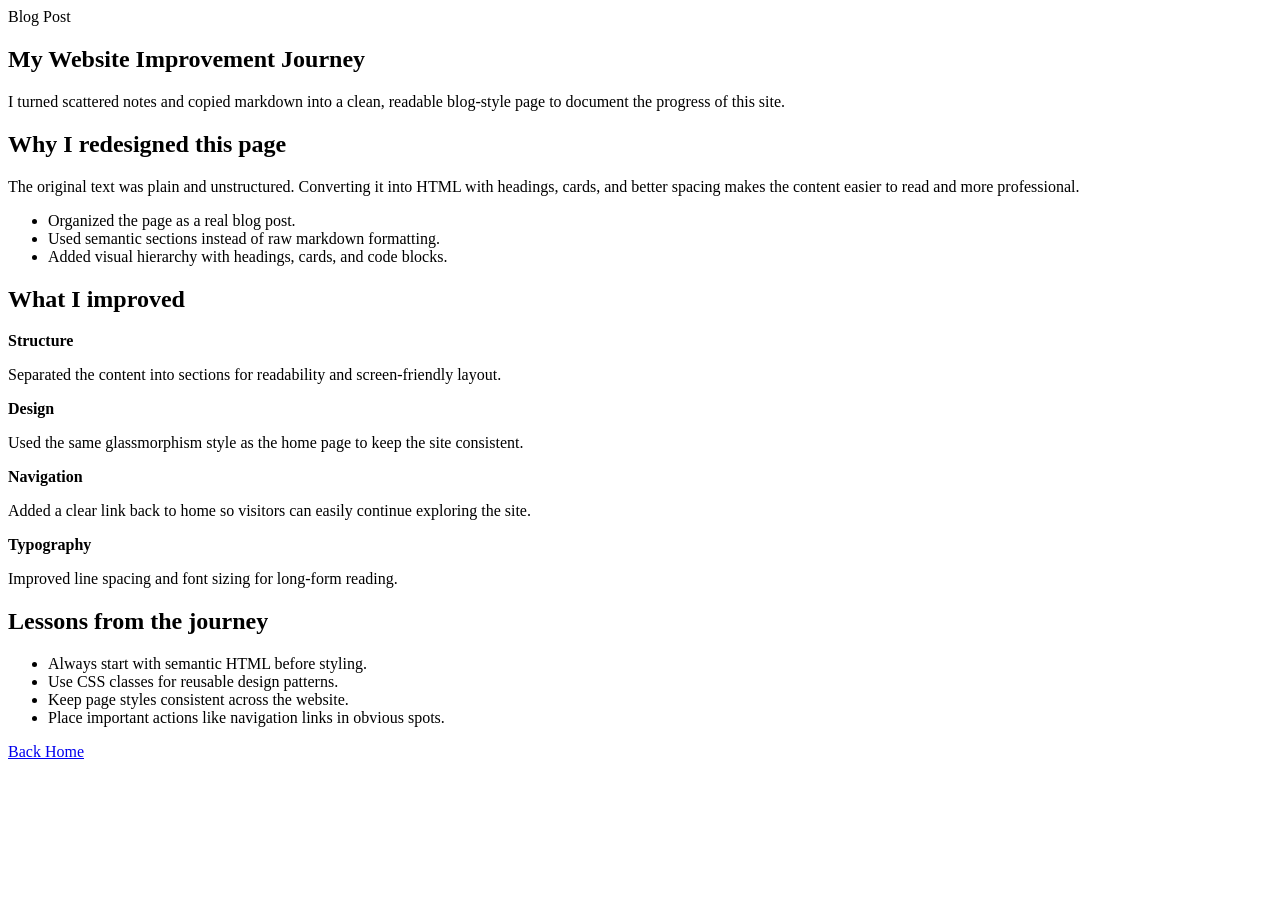
==== improvement.html @ 345e3014 "re-arranging" ====
<!DOCTYPE html>
<html lang="en">
<head>
    <meta charset="UTF-8">
    <meta name="viewport" content="width=device-width, initial-scale=1.0">
    <link rel="stylesheet" type="text/css" href="style.css">
    <title>Improvement Journey</title>
</head>
<body>
    <div class="page-container">
        <section class="blog-card">
            <header class="card-header">
                <span class="hero-badge">Blog Post</span>
                <h1>My Website Improvement Journey</h1>
                <p class="hero-subtitle">
                    I turned scattered notes and copied markdown into a clean, readable blog-style page to document the progress of this site.
                </p>
            </header>

            <article class="blog-section">
                <h2>Why I redesigned this page</h2>
                <p>
                    The original text was plain and unstructured. Converting it into HTML with headings, cards, and better spacing makes the content easier to read and more professional.
                </p>
                <ul class="summary-list">
                    <li>Organized the page as a real blog post.</li>
                    <li>Used semantic sections instead of raw markdown formatting.</li>
                    <li>Added visual hierarchy with headings, cards, and code blocks.</li>
                </ul>
            </article>

            <article class="blog-section">
                <h2>What I improved</h2>
                <div class="highlight-row">
                    <div class="blog-highlight">
                        <strong>Structure</strong>
                        <p>Separated the content into sections for readability and screen-friendly layout.</p>
                    </div>
                    <div class="blog-highlight">
                        <strong>Design</strong>
                        <p>Used the same glassmorphism style as the home page to keep the site consistent.</p>
                    </div>
                </div>
                <div class="highlight-row">
                    <div class="blog-highlight">
                        <strong>Navigation</strong>
                        <p>Added a clear link back to home so visitors can easily continue exploring the site.</p>
                    </div>
                    <div class="blog-highlight">
                        <strong>Typography</strong>
                        <p>Improved line spacing and font sizing for long-form reading.</p>
                    </div>
                </div>
            </article>

            <article class="blog-section">
                <h2>Lessons from the journey</h2>
                <ul class="summary-list">
                    <li>Always start with semantic HTML before styling.</li>
                    <li>Use CSS classes for reusable design patterns.</li>
                    <li>Keep page styles consistent across the website.</li>
                    <li>Place important actions like navigation links in obvious spots.</li>
                </ul>
            </article>

            <div class="page-footer">
                <a class="primary-btn" href="index.html">Back Home</a>
            </div>
        </section>
    </div>
</body>
</html>
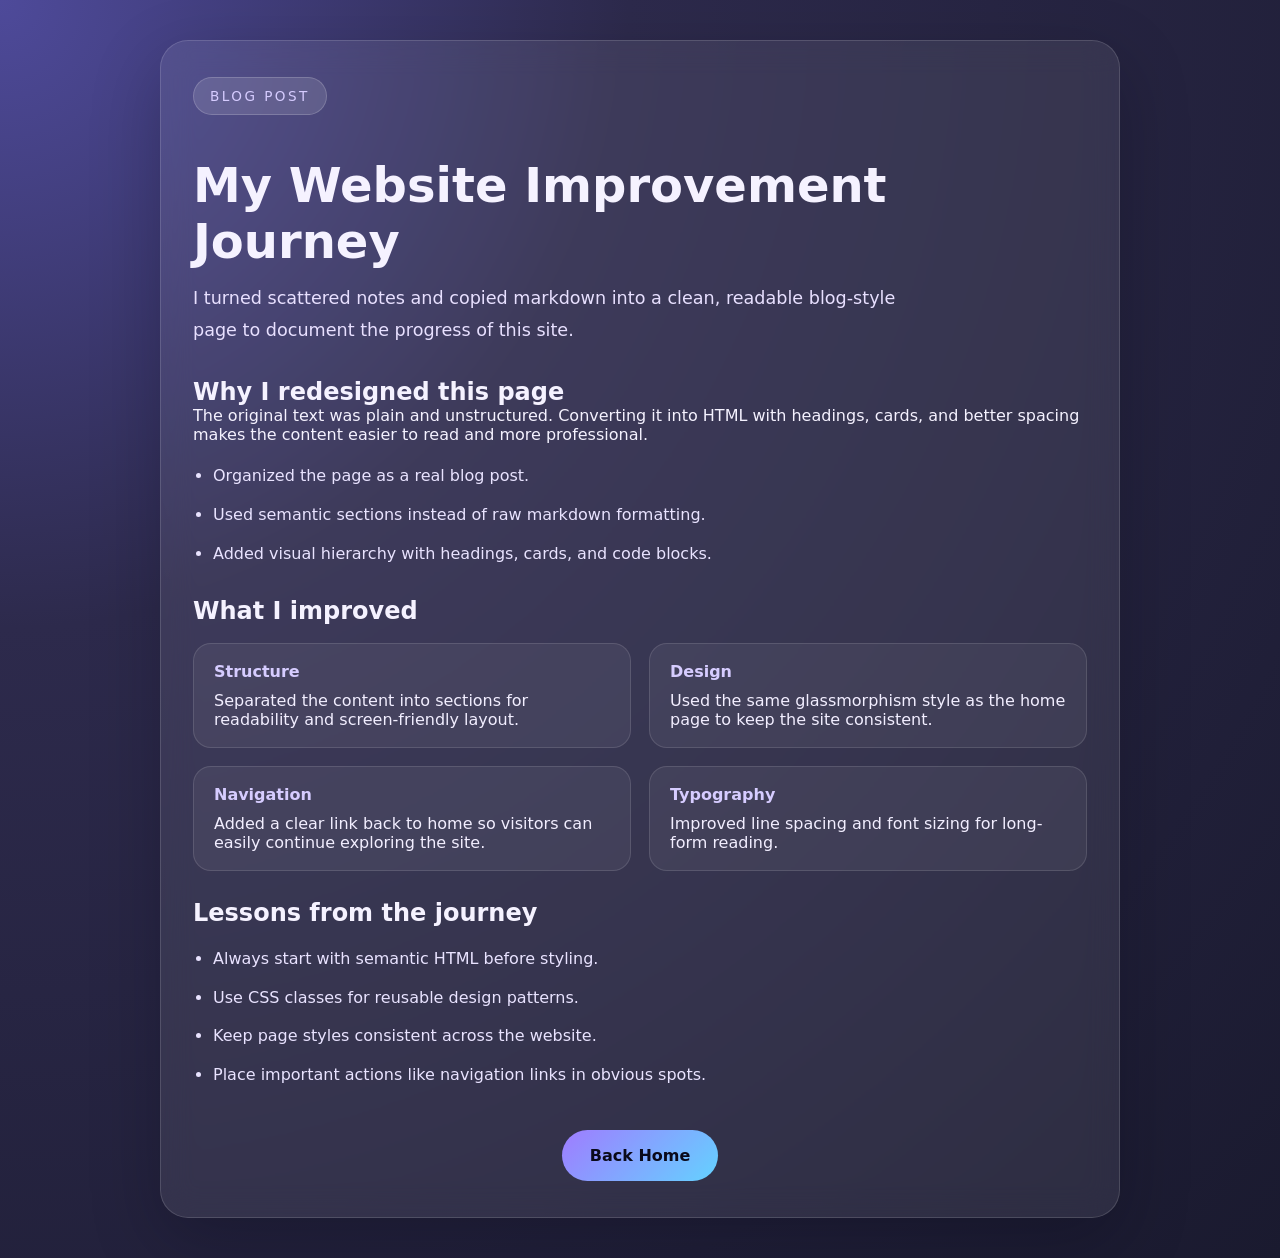
==== commit cfd2a14f: "styles dir modified" ====
--- a/improvement.html
+++ b/improvement.html
@@ -3,7 +3,7 @@
 <head>
     <meta charset="UTF-8">
     <meta name="viewport" content="width=device-width, initial-scale=1.0">
-    <link rel="stylesheet" type="text/css" href="style.css">
+    <link rel="stylesheet" type="text/css" href="./styles/style.css">
     <title>Improvement Journey</title>
 </head>
 <body>
--- a/styles/style.css
+++ b/styles/style.css
@@ -0,0 +1,350 @@
+body, h1, h2, h3, p, li, ul {
+    margin: 0;
+    padding: 0;
+}
+
+body {
+    min-height: 100vh;
+    font-family: 'Inter', system-ui, sans-serif;
+    background: radial-gradient(circle at top left, #4e4a9a 0%, #2d2a4c 35%, #1a1a2f 100%);
+    color: #f5f2ff;
+    display: flex;
+    align-items: center;
+    justify-content: center;
+    padding: 40px 20px;
+}
+
+.page-container {
+    width: min(100%, 960px);
+}
+
+.resume-card {
+    background: rgba(255, 255, 255, 0.08);
+    border: 1px solid rgba(255, 255, 255, 0.12);
+    box-shadow: 0 20px 80px rgba(5, 5, 15, 0.35);
+    border-radius: 28px;
+    padding: 42px 36px;
+    backdrop-filter: blur(18px);
+}
+
+.resume-header {
+    text-align: center;
+    margin-bottom: 32px;
+}
+
+.resume-header h1 {
+    font-size: clamp(2.6rem, 4vw, 3.6rem);
+    line-height: 1.05;
+    letter-spacing: -0.04em;
+    margin-bottom: 16px;
+}
+
+.personal-info {
+    display: flex;
+    justify-content: center;
+    gap: 24px;
+    flex-wrap: wrap;
+    margin-top: 16px;
+}
+
+.personal-info p {
+    margin: 0;
+    font-size: 1rem;
+    color: #e8e0ff;
+}
+
+.resume-section {
+    margin-bottom: 32px;
+}
+
+.resume-section h2 {
+    font-size: 1.5rem;
+    margin-bottom: 16px;
+    color: #dcd0ff;
+}
+
+.resume-section p {
+    line-height: 1.8;
+    color: #e8e0ff;
+}
+
+.skills-grid {
+    display: grid;
+    grid-template-columns: repeat(auto-fit, minmax(280px, 1fr));
+    gap: 20px;
+    margin-top: 18px;
+}
+
+.skill-item {
+    background: rgba(255, 255, 255, 0.06);
+    border: 1px solid rgba(255, 255, 255, 0.12);
+    border-radius: 18px;
+    padding: 20px;
+    transition: transform 0.25s ease, border-color 0.25s ease;
+}
+
+.skill-item:hover {
+    transform: translateY(-3px);
+    border-color: rgba(255, 255, 255, 0.28);
+}
+
+.skill-item h3 {
+    margin-bottom: 10px;
+    color: #d6ccff;
+    font-size: 1.1rem;
+}
+
+.skill-item p {
+    margin: 0;
+    color: #f2eeff;
+    line-height: 1.6;
+}
+
+.hero-badge {
+    display: inline-flex;
+    align-items: center;
+    justify-content: center;
+    font-size: 0.85rem;
+    letter-spacing: 0.18em;
+    text-transform: uppercase;
+    background: rgba(255, 255, 255, 0.12);
+    border: 1px solid rgba(255, 255, 255, 0.18);
+    border-radius: 999px;
+    padding: 10px 16px;
+    color: #d6ccff;
+    margin-bottom: 24px;
+}
+
+.hero-card h1 {
+    font-size: clamp(2.6rem, 4vw, 3.6rem);
+    line-height: 1.05;
+    letter-spacing: -0.04em;
+    margin-bottom: 16px;
+}
+
+.hero-subtitle {
+    max-width: 720px;
+    font-size: 1.1rem;
+    line-height: 1.8;
+    color: #e8e0ff;
+    margin-bottom: 32px;
+}
+
+.status-chip {
+    display: inline-block;
+    padding: 6px 12px;
+    border-radius: 999px;
+    background: rgba(255, 255, 255, 0.12);
+    border: 1px solid rgba(255, 255, 255, 0.18);
+    color: #fff;
+}
+
+.stats-panel {
+    margin-bottom: 32px;
+}
+
+.stats-panel h2 {
+    font-size: 1.15rem;
+    margin-bottom: 14px;
+    color: #dcd0ff;
+}
+
+.stat-list {
+    display: grid;
+    grid-template-columns: repeat(auto-fit, minmax(120px, 1fr));
+    gap: 12px;
+    list-style: none;
+}
+
+.stat-item {
+    background: rgba(255, 255, 255, 0.06);
+    border: 1px solid rgba(255, 255, 255, 0.12);
+    border-radius: 16px;
+    padding: 18px 14px;
+    text-align: center;
+    font-weight: 600;
+    color: #f5f2ff;
+    transition: transform 0.25s ease, border-color 0.25s ease;
+}
+
+.stat-item:hover {
+    transform: translateY(-3px);
+    border-color: rgba(255, 255, 255, 0.28);
+}
+
+.red-value {
+    color: #ff8686;
+}
+
+.primary-btn {
+    display: inline-flex;
+    align-items: center;
+    justify-content: center;
+    padding: 16px 28px;
+    border-radius: 999px;
+    background: linear-gradient(135deg, #9f7cff 0%, #64d2ff 100%);
+    color: #0a0a1a;
+    font-weight: 700;
+    text-decoration: none;
+    transition: transform 0.2s ease, box-shadow 0.2s ease;
+}
+
+.primary-btn:hover {
+    transform: translateY(-2px);
+    box-shadow: 0 18px 40px rgba(100, 210, 255, 0.22);
+}
+
+.hero-actions {
+    display: flex;
+    justify-content: center;
+    gap: 16px;
+    flex-wrap: wrap;
+    margin: 28px 0;
+}
+
+.hero-actions a.secondary-btn {
+    opacity: 0.96;
+    background: rgba(255, 255, 255, 0.14);
+    color: #f5f2ff;
+    border: 1px solid rgba(255, 255, 255, 0.16);
+}
+
+.hero-actions a.secondary-btn:hover {
+    background: rgba(255, 255, 255, 0.2);
+    box-shadow: 0 18px 40px rgba(100, 210, 255, 0.18);
+}
+
+.primary-btn:focus-visible {
+    outline: 2px solid rgba(217, 227, 255, 0.75);
+    outline-offset: 3px;
+}
+
+.code-snipets {
+    margin: 30px 0 0;
+    padding: 18px;
+    background-color: rgba(19, 17, 41, 0.92);
+    border-radius: 16px;
+    border: 1px solid rgba(255, 255, 255, 0.08);
+}
+
+.button-area {
+    display: flex;
+    justify-content: center;
+    margin: 24px 0 32px;
+}
+
+.page-footer {
+    display: flex;
+    justify-content: center;
+    margin-top: 40px;
+}
+
+.filters-card {
+    background: rgba(255, 255, 255, 0.08);
+    border: 1px solid rgba(255, 255, 255, 0.14);
+    box-shadow: 0 24px 70px rgba(5, 5, 15, 0.24);
+    border-radius: 28px;
+    padding: 36px 32px;
+    backdrop-filter: blur(16px);
+}
+
+.card-header {
+    max-width: 720px;
+    margin-bottom: 32px;
+}
+
+.card-header h1 {
+    font-size: clamp(2.2rem, 4vw, 3rem);
+    margin: 18px 0 14px;
+}
+
+.filters-grid {
+    display: grid;
+    gap: 24px;
+}
+
+.filter-block {
+    background: rgba(255, 255, 255, 0.05);
+    border: 1px solid rgba(255, 255, 255, 0.1);
+    border-radius: 22px;
+    padding: 24px;
+}
+
+.filter-block h2 {
+    margin-bottom: 14px;
+    font-size: 1.25rem;
+    color: #dcd0ff;
+}
+
+.filter-copy {
+    margin-bottom: 16px;
+    color: #e8e0ff;
+    line-height: 1.75;
+}
+
+.filter-result {
+    background: rgba(255, 255, 255, 0.08);
+    padding: 14px 16px;
+    border-radius: 16px;
+    border: 1px solid rgba(255, 255, 255, 0.12);
+    color: #fefcff;
+    margin-bottom: 12px;
+    font-weight: 600;
+}
+
+.filter-note {
+    color: #b8b1ff;
+    font-size: 0.95rem;
+}
+
+.filter-grid-two {
+    display: grid;
+    gap: 16px;
+    grid-template-columns: repeat(auto-fit, minmax(180px, 1fr));
+    margin-bottom: 18px;
+}
+
+.blog-card {
+    background: rgba(255, 255, 255, 0.08);
+    border: 1px solid rgba(255, 255, 255, 0.14);
+    box-shadow: 0 24px 70px rgba(5, 5, 15, 0.24);
+    border-radius: 28px;
+    padding: 36px 32px;
+    backdrop-filter: blur(16px);
+}
+
+.blog-section {
+    margin-bottom: 28px;
+}
+
+.summary-list {
+    list-style: disc;
+    margin: 18px 0 0 20px;
+    color: #e9e3ff;
+    line-height: 1.8;
+}
+
+.summary-list li {
+    margin-bottom: 10px;
+}
+
+.highlight-row {
+    display: grid;
+    grid-template-columns: repeat(auto-fit, minmax(220px, 1fr));
+    gap: 18px;
+    margin-top: 18px;
+}
+
+.blog-highlight {
+    background: rgba(255, 255, 255, 0.06);
+    border: 1px solid rgba(255, 255, 255, 0.12);
+    border-radius: 18px;
+    padding: 18px 20px;
+    color: #f2eeff;
+}
+
+.blog-highlight strong {
+    display: block;
+    margin-bottom: 10px;
+    color: #d6ccff;
+}
